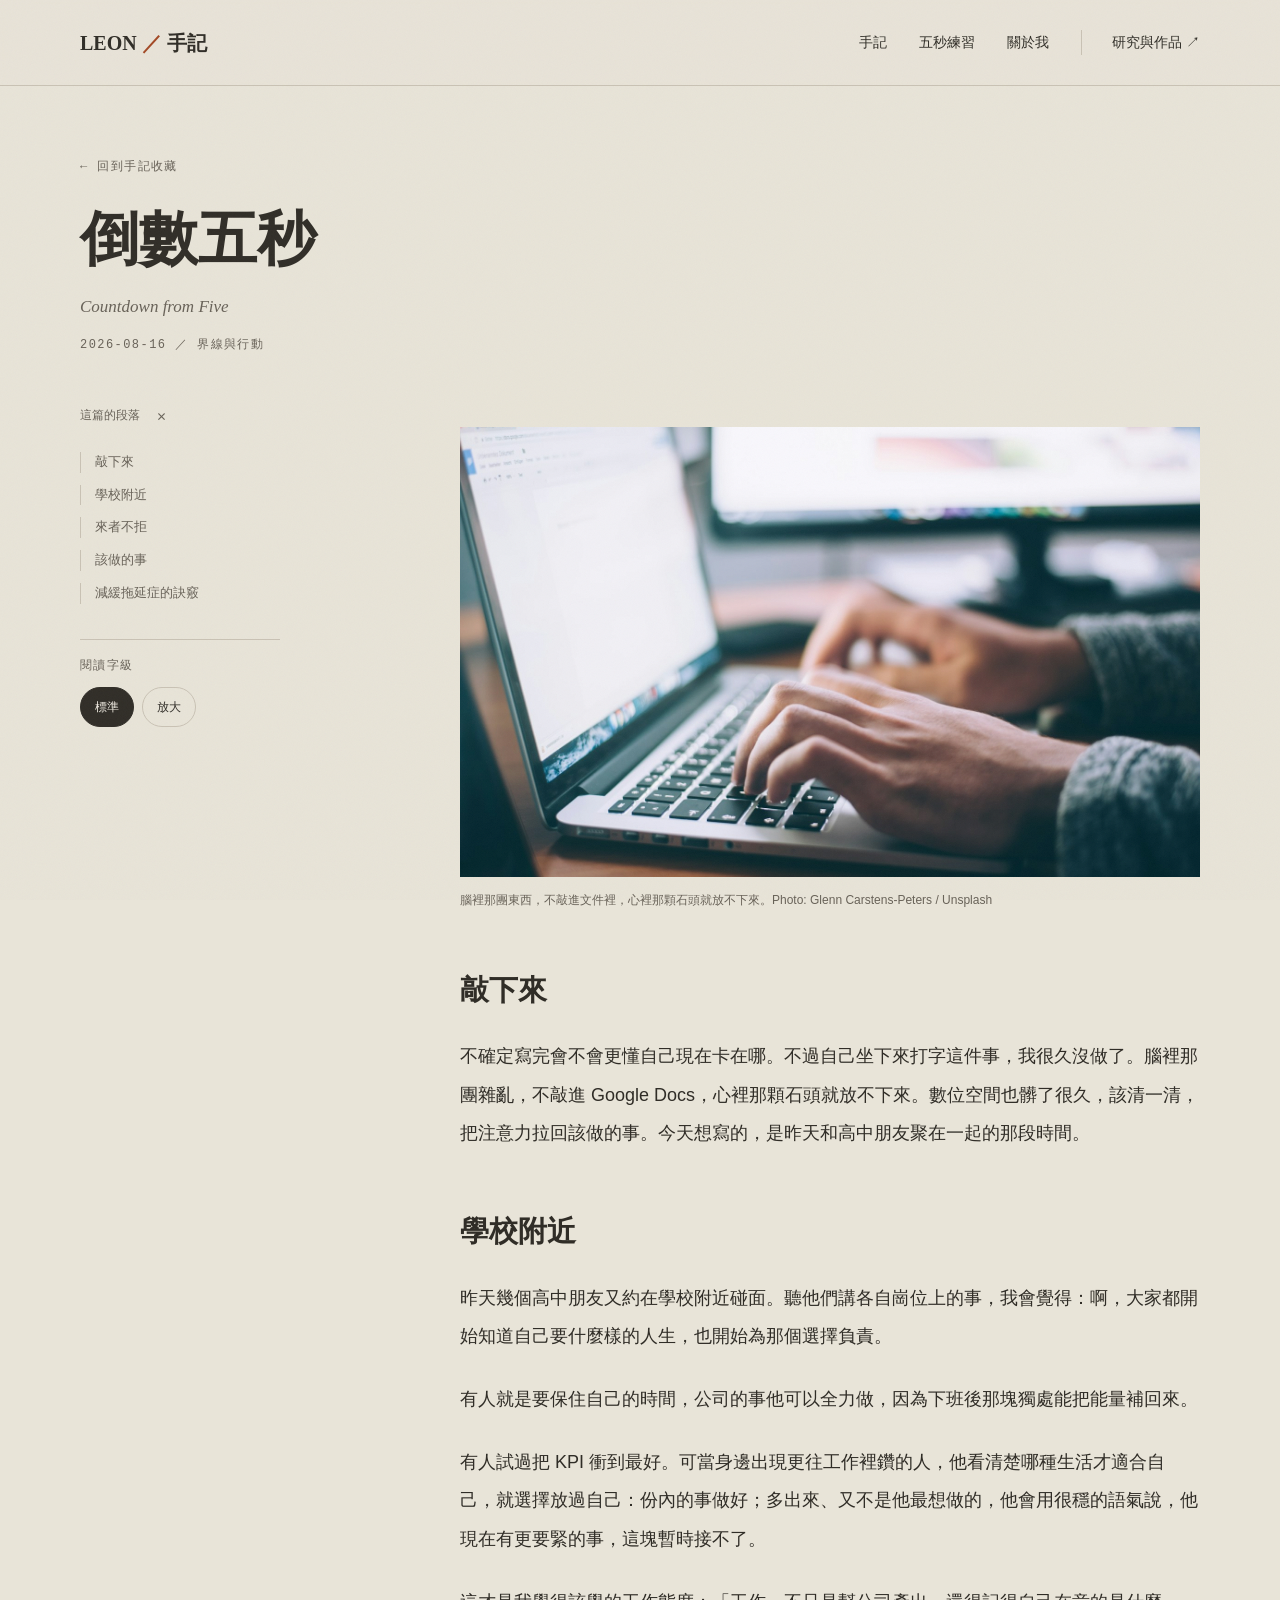
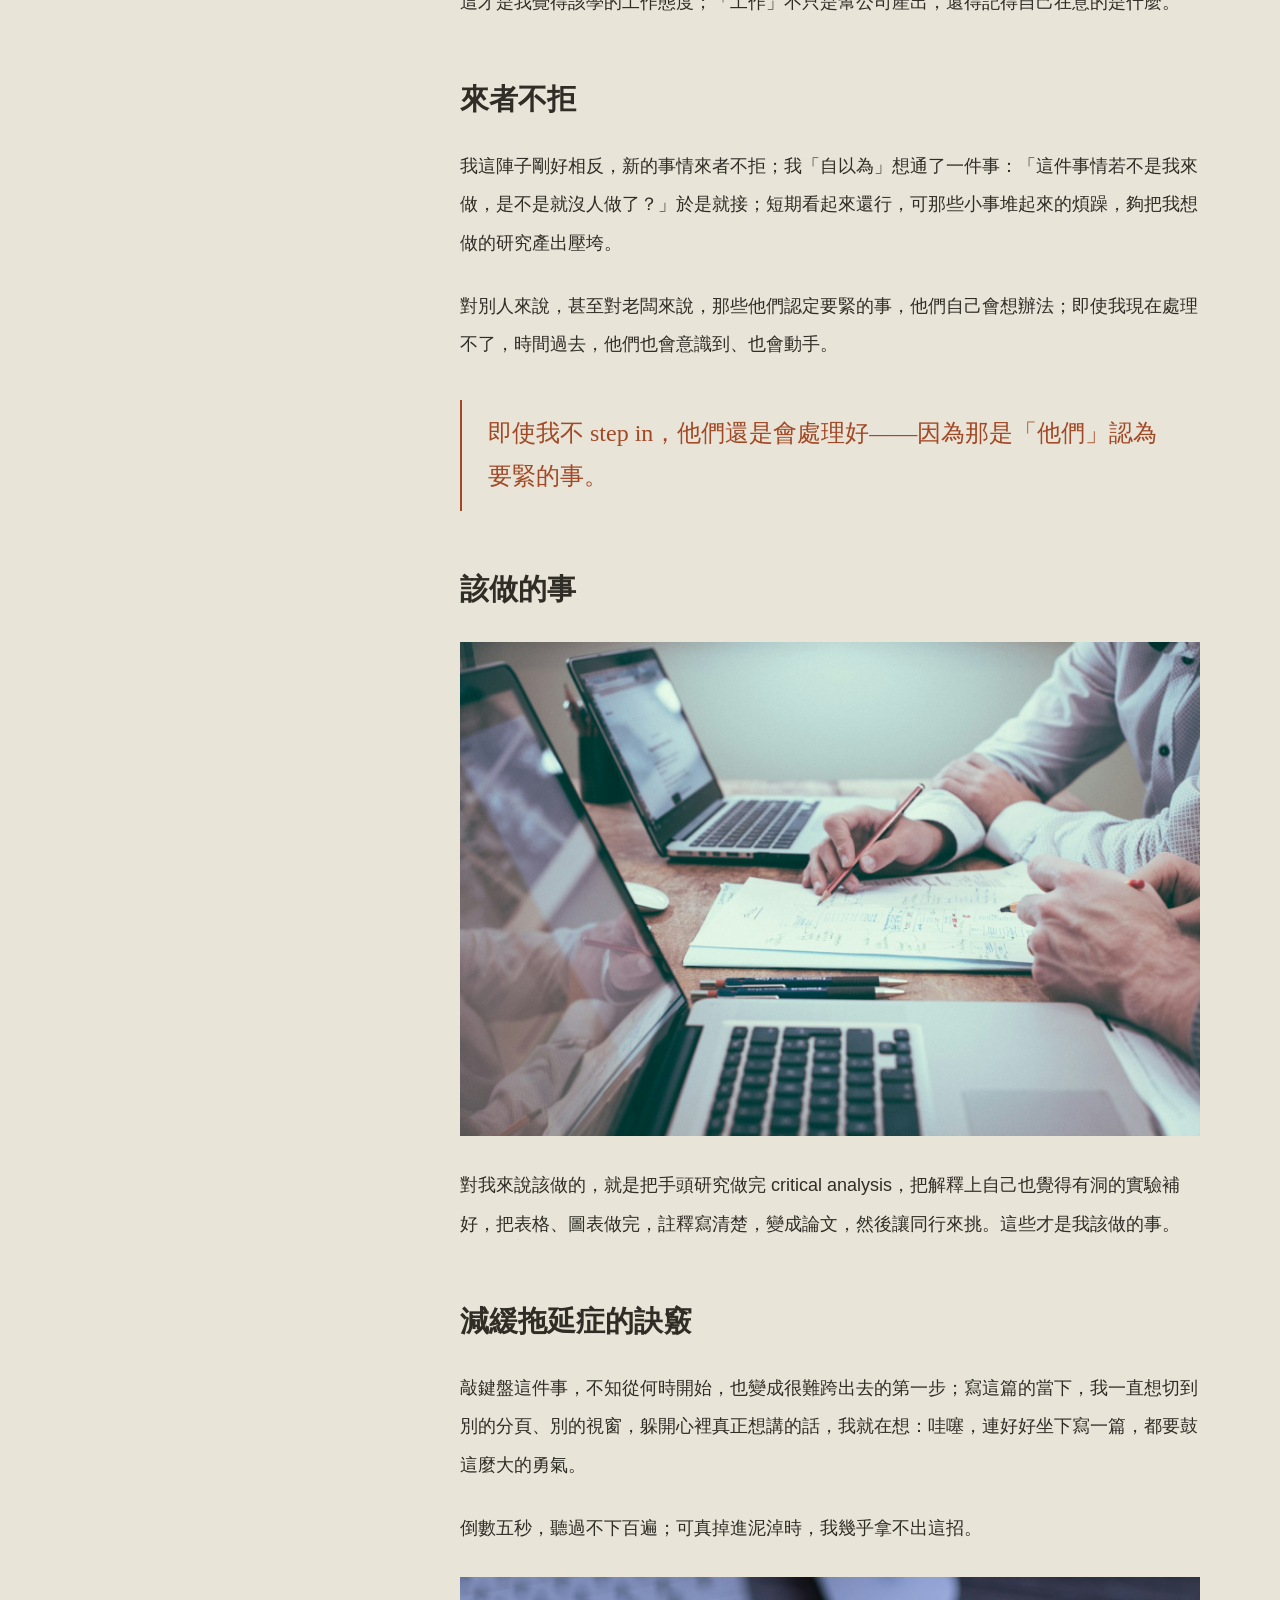
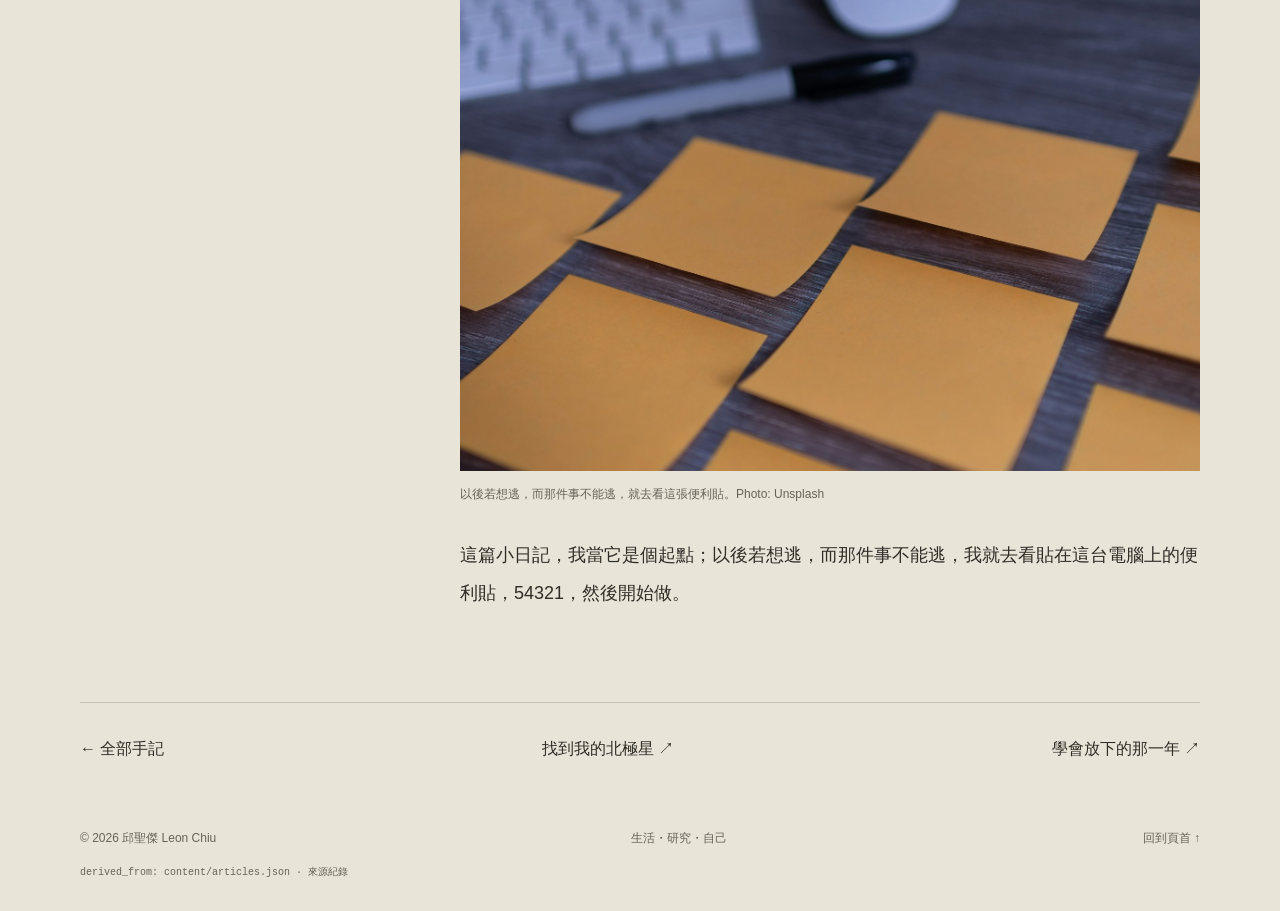
==== countdown-from-five.html @ e016419f "Build Chinese reflection site with preserved essays and interactive reading" ====
<!DOCTYPE html>
<html lang="zh-Hant"><head><meta charset="utf-8"><meta name="viewport" content="width=device-width,initial-scale=1">
<title>倒數五秒｜Leon 的生活手記</title><meta name="description" content="即使我不 step in，他們還是會處理好。該做的是研究，以及倒數五秒。">
<meta name="theme-color" content="#e8e4d8"><link rel="icon" type="image/svg+xml" href="data:image/svg+xml,%3Csvg xmlns='http://www.w3.org/2000/svg' viewBox='0 0 32 32'%3E%3Crect width='32' height='32' rx='7' fill='%23e8e4d8'/%3E%3Cpath d='M16 3L19 13L29 16L19 19L16 29L13 19L3 16L13 13Z' fill='%23a34825'/%3E%3C/svg%3E">
<style>/**
 * html_motion_primitives.css — SSOT for shared motion / layout language
 *
 * Agent MUST copy this block INLINE into each self-contained HTML shell.
 * Do NOT <link> at runtime (no external CSS; shells stay offline-safe).
 *
 * Theme palettes live in each shell's :root (research = dark blue; career = Morandi).
 * Variable NAMES below are required by html-interactivity-spec.mdc.
 */

/* ── Required keyframes (spec) ── */
@keyframes fadeUp { from { opacity: 0; transform: translateY(14px); } to { opacity: 1; transform: translateY(0); } }
@keyframes pulse  { 0%, 100% { opacity: 1; } 50% { opacity: .55; } }
@keyframes barGrow { from { width: 0; } to { width: var(--w); } }
@keyframes flowLine { 0% { background-position: 0% 50%; } 100% { background-position: 200% 50%; } }

/* ── Extended motion (Morandi ↔ Research shared) ── */
@keyframes float { 0%, 100% { transform: translateY(0) rotate(0); } 50% { transform: translateY(-12px) rotate(2deg); } }
@keyframes floatSlow { 0%, 100% { transform: translate(0, 0); } 50% { transform: translate(8px, -10px); } }
@keyframes blink { 0%, 100% { opacity: 1; } 50% { opacity: 0; } }
@keyframes drawRing { from { stroke-dashoffset: var(--circ); } to { stroke-dashoffset: var(--offset); } }
@keyframes needleIn { from { transform: rotate(-120deg); } to { transform: rotate(var(--needle)); } }
@keyframes softGlow { 0%, 100% { opacity: .35; } 50% { opacity: .65; } }
@keyframes slideIn { from { opacity: 0; transform: translateX(16px); } to { opacity: 1; transform: translateX(0); } }
@keyframes scaleIn { from { opacity: 0; transform: scale(.94); } to { opacity: 1; transform: scale(1); } }

@media (prefers-reduced-motion: reduce) {
  *, *::before, *::after {
    animation-duration: .01ms !important;
    transition-duration: .01ms !important;
  }
}

/* ── Grain overlay ── */
body.with-grain::before {
  content: "";
  position: fixed;
  inset: 0;
  pointer-events: none;
  z-index: 9999;
  opacity: .04;
  background-image: url("data:image/svg+xml,%3Csvg viewBox='0 0 256 256' xmlns='http://www.w3.org/2000/svg'%3E%3Cfilter id='n'%3E%3CfeTurbulence type='fractalNoise' baseFrequency='0.85' numOctaves='4' stitchTiles='stitch'/%3E%3C/filter%3E%3Crect width='100%25' height='100%25' filter='url(%23n)'/%3E%3C/svg%3E");
  background-size: 180px;
}

/* ── Reveal on scroll ── */
.reveal {
  opacity: 0;
  transform: translateY(18px);
  transition: opacity .7s ease, transform .7s ease;
}
.reveal.in { opacity: 1; transform: none; }

/* ── Sticky top nav (blur pills) ── */
.top-nav {
  position: sticky;
  top: 0;
  z-index: 100;
  background: color-mix(in srgb, var(--bg) 82%, transparent);
  backdrop-filter: blur(16px);
  -webkit-backdrop-filter: blur(16px);
  border-bottom: 1px solid var(--border);
  padding: .5rem 1rem;
  display: flex;
  align-items: center;
  gap: .35rem;
  overflow-x: auto;
  scrollbar-width: none;
}
.top-nav::-webkit-scrollbar { display: none; }
.nav-pill {
  flex-shrink: 0;
  padding: .32rem .7rem;
  border-radius: 999px;
  font-size: .78rem;
  font-weight: 500;
  border: 1px solid transparent;
  background: transparent;
  color: var(--muted);
  cursor: pointer;
  transition: all .35s cubic-bezier(.4, 0, .2, 1);
  white-space: nowrap;
  text-decoration: none;
}
.nav-pill:hover,
.nav-pill:focus-visible {
  color: var(--accent);
  background: color-mix(in srgb, var(--accent) 14%, transparent);
}
.nav-pill.active {
  background: var(--accent);
  color: #fff;
  border-color: var(--accent);
}
.dark-toggle {
  margin-left: auto;
  flex-shrink: 0;
  width: 34px;
  height: 34px;
  border-radius: 50%;
  border: 1px solid var(--border);
  background: var(--surface);
  cursor: pointer;
  display: flex;
  align-items: center;
  justify-content: center;
  font-size: 1rem;
  transition: all .35s cubic-bezier(.4, 0, .2, 1);
  color: var(--text);
}
.dark-toggle:hover {
  border-color: var(--accent);
  background: color-mix(in srgb, var(--accent) 14%, transparent);
}

/* ── Hero blobs / geometry ── */
.hero-bg { position: absolute; inset: 0; overflow: hidden; pointer-events: none; }
.blob {
  position: absolute;
  border-radius: 50%;
  filter: blur(40px);
  opacity: .4;
  animation: floatSlow 14s ease-in-out infinite;
}
.blob-1 { width: 380px; height: 380px; background: var(--accent); top: -10%; left: -8%; }
.blob-2 { width: 280px; height: 280px; background: var(--muted); bottom: 0; right: -6%; opacity: .2; animation-delay: -4s; }
.blob-3 { width: 180px; height: 180px; background: var(--accent); top: 42%; left: 58%; opacity: .22; animation-delay: -7s; }
.geo {
  position: absolute;
  border: 1px solid color-mix(in srgb, var(--accent) 35%, transparent);
  animation: float 10s ease-in-out infinite;
}
.geo-r { width: 72px; height: 72px; border-radius: 50%; top: 16%; right: 12%; }
.geo-s { width: 48px; height: 48px; top: 58%; left: 10%; transform: rotate(45deg); animation-delay: -3s; }
.geo-l {
  width: 110px; height: 2px; top: 26%; left: 16%; border: none;
  background: linear-gradient(90deg, transparent, var(--accent), transparent);
  opacity: .5;
}

/* ── Cards / quote / callout / section chip ── */
.card-lift {
  transition: transform .35s cubic-bezier(.4, 0, .2, 1), box-shadow .35s, border-color .35s;
}
.card-lift:hover {
  transform: translateY(-2px);
  border-color: color-mix(in srgb, var(--accent) 40%, var(--border));
}
.section-title .num,
.chip-num {
  font-size: .72rem;
  font-weight: 600;
  letter-spacing: .12em;
  color: var(--accent);
  background: color-mix(in srgb, var(--accent) 14%, transparent);
  padding: .2rem .5rem;
  border-radius: 6px;
}
.quote-block {
  font-size: 1.05rem;
  font-weight: 500;
  line-height: 1.65;
  padding: 1.25rem 1.5rem;
  border: 1px solid var(--border);
  border-radius: 14px;
  background: linear-gradient(135deg, var(--surface), color-mix(in srgb, var(--accent) 10%, transparent));
  position: relative;
  overflow: hidden;
}
.quote-block::before {
  content: "“";
  position: absolute;
  top: -.2rem;
  left: .6rem;
  font-size: 4rem;
  color: var(--accent);
  opacity: .35;
  font-family: Georgia, serif;
  line-height: 1;
}
.callout-accent {
  border-left: 3px solid var(--accent);
  background: color-mix(in srgb, var(--accent) 12%, transparent);
  padding: 1rem 1.15rem;
  border-radius: 0 14px 14px 0;
  margin: 1rem 0;
  font-size: .9rem;
}

/* ── Progress ring + eval bars ── */
.progress-ring { width: 56px; height: 56px; }
.progress-ring-bg { fill: none; stroke: var(--border); stroke-width: 5; }
.progress-ring-fill {
  fill: none;
  stroke: var(--accent);
  stroke-width: 5;
  stroke-linecap: round;
  transition: stroke-dashoffset .45s;
}
.bar { height: 6px; background: color-mix(in srgb, var(--bg) 80%, var(--border)); border-radius: 4px; overflow: hidden; }
.bar-fill {
  height: 100%;
  border-radius: 4px;
  background: linear-gradient(90deg, var(--accent), color-mix(in srgb, var(--accent) 60%, #fff));
  width: 0;
  animation: barGrow 1.2s .3s forwards;
}

/* ── Shared init snippet (paste into <script>) ──
document.querySelectorAll('.reveal').forEach(el => {
  new IntersectionObserver(entries => {
    entries.forEach(e => { if (e.isIntersecting) e.target.classList.add('in'); });
  }, { threshold: .12 }).observe(el);
});
*/

:root{--bg:#e8e4d8;--surface:#f3efe5;--border:#c9c2b4;--text:#302d27;--muted:#686258;--accent:#a34825;--good:#49684e;--warn:#815d21;--bad:#973c31;--serif:"Songti TC","Noto Serif TC","PMingLiU",Georgia,serif;--sans:-apple-system,BlinkMacSystemFont,"SF Pro Text","PingFang TC",sans-serif;--mono:"SFMono-Regular",Consolas,monospace}
*{box-sizing:border-box}html{scroll-behavior:smooth;scroll-padding-top:100px}body{margin:0;background:var(--bg);color:var(--text);font:16px/1.8 var(--sans)}button,input,select{font:inherit}button,a{ -webkit-tap-highlight-color:transparent}a{color:inherit;text-decoration:none}button{cursor:pointer;color:inherit}button:disabled{cursor:default}button:focus-visible,a:focus-visible,summary:focus-visible,select:focus-visible{outline:3px solid var(--accent);outline-offset:5px}img{max-width:100%;display:block}h1,h2,h3,p,figure{margin:0}h1,h2,h3{font-family:var(--serif);font-weight:700;line-height:1.35}p+p{margin-top:1em}button{border:0;background:none}[hidden]{display:none!important}.wrap{width:min(1120px,calc(100% - 96px));margin:auto}.mono,.eyebrow{font-family:var(--mono);font-size:12px;letter-spacing:.12em}.eyebrow{color:var(--muted)}.accent{color:var(--accent)}.skip{position:fixed;top:-70px;left:12px;z-index:1000;background:var(--text);color:var(--bg);padding:12px}.skip:focus{top:8px}.site-nav{position:sticky;top:0;z-index:40;background:#e8e4d8ed;backdrop-filter:blur(14px);border-bottom:1px solid var(--border)}.nav-inner{display:flex;align-items:center;justify-content:space-between;min-height:85px;gap:20px}.brand{font-family:Georgia,var(--serif);font-weight:700;font-size:20px;white-space:nowrap}.brand em{font-style:normal;color:var(--accent)}.nav-links{display:flex;align-items:center;gap:32px;font-size:14px}.nav-links a:hover{color:var(--accent)}.nav-links .external{border-left:1px solid var(--border);padding-left:30px}.hero{display:grid;grid-template-columns:1.15fr 1fr;gap:40px;align-items:center;min-height:590px;padding:65px 0 55px}.hero h1{font-size:clamp(50px,5.7vw,78px);letter-spacing:-.035em;line-height:1.32;margin:25px 0}.hero .intro{color:var(--muted);max-width:420px;line-height:2}.hero-actions{display:flex;align-items:center;gap:28px;margin-top:35px}.button{display:inline-flex;align-items:center;justify-content:center;gap:30px;min-height:48px;padding:10px 25px;border-radius:30px;background:var(--text);color:var(--surface);font-size:14px;transition:background .2s,transform .2s}.button:hover{background:var(--accent);transform:translateY(-2px)}.text-link{border-bottom:1px solid var(--text);padding-bottom:3px;font-size:14px}.compass-art{position:relative;display:grid;place-items:center;aspect-ratio:1}.compass-art svg{width:100%;height:auto;overflow:visible}.compass-art .rings{stroke:var(--muted);stroke-width:.75;opacity:.38;fill:none}.compass-art .star{fill:var(--accent);transform-origin:240px 240px;transition:transform 1s ease}.compass-art:hover .star{transform:rotate(12deg)}.compass-center{position:absolute;inset:24%;border-radius:50%;background:none;font:12px var(--mono);color:transparent}.compass-center:focus-visible{outline-offset:20px}.compass-caption{position:absolute;bottom:6px;text-align:center;font-size:12px;color:var(--muted)}.compass-caption strong{display:block;color:var(--accent);font-family:var(--serif);font-size:19px;margin-bottom:8px}.compass-art.is-open .star{transform:rotate(45deg)}.compass-art.is-open .compass-caption{max-width:350px}.section-rule{display:flex;justify-content:space-between;align-items:center;border-top:1px solid var(--text);padding:17px 0;font:12px var(--mono);letter-spacing:.1em}.section{padding:62px 0}.section-heading{display:flex;justify-content:space-between;align-items:end;gap:20px;margin-bottom:32px}.section-heading h2{font-size:38px}.section-heading p{color:var(--muted);font-size:14px}.feature{display:grid;grid-template-columns:1.2fr 1fr;gap:54px;align-items:center;margin:22px 0 20px}.feature-image{overflow:hidden;position:relative}.feature-image img{width:100%;aspect-ratio:1.5;object-fit:cover;filter:saturate(.65);transition:transform .7s}.feature-image:hover img{transform:scale(1.025)}.photo-label{position:absolute;bottom:16px;left:16px;background:var(--bg);padding:5px 12px;font:11px var(--mono)}.feature h2{font-size:45px;margin:16px 0 22px}.feature p{color:var(--muted);font-size:16px;line-height:2}.feature .text-link{display:inline-block;margin-top:26px}.tag{color:var(--accent);font-size:12px}.archive{background:var(--surface);border-top:1px solid var(--border);border-bottom:1px solid var(--border)}.filter-bar{display:flex;justify-content:space-between;align-items:center;flex-wrap:wrap;gap:16px;padding:0 0 24px;border-bottom:1px solid var(--border)}.pills{display:flex;flex-wrap:wrap;gap:8px}.pill{border:1px solid var(--border);border-radius:24px;padding:7px 17px;font-size:13px;min-height:40px;transition:background .2s}.pill.active{background:var(--text);color:var(--surface);border-color:var(--text)}.pill:hover{border-color:var(--accent)}.year-filter{font-size:13px}.year-filter select{background:transparent;border:0;border-bottom:1px solid var(--border);margin-left:8px;padding:8px}.result-count{font:11px var(--mono);color:var(--muted);padding:18px 0}.note-row{display:grid;grid-template-columns:94px 1fr 175px;gap:26px;align-items:start;border-top:1px solid var(--border);padding:30px 0;transition:transform .25s,border-color .25s}.note-row:hover{transform:translateY(-2px);border-color:var(--accent)}.note-year{font:28px Georgia,serif;color:var(--accent)}.note-copy h3{font-size:28px;margin:7px 0}.note-copy h3 a:hover{color:var(--accent)}.note-row img{width:175px;height:125px;object-fit:cover;filter:saturate(.65)}.note-copy time{font:11px var(--mono);color:var(--muted)}details{font-size:14px}summary{cursor:pointer;list-style:none;display:flex;align-items:center;gap:12px;min-height:40px;color:var(--muted)}summary::-webkit-details-marker{display:none}summary::after{content:'＋';font-size:17px;transition:transform .2s}details[open]>summary::after{transform:rotate(45deg)}details p{color:var(--muted);padding:8px 0 12px;line-height:1.9}details .text-link{font-size:13px}.practice{display:grid;grid-template-columns:1fr 1fr;gap:80px;align-items:center;padding:80px 0}.practice h2{font-size:40px;margin:16px 0 22px}.practice p{color:var(--muted)}.countdown{border:1px solid var(--border);padding:35px;text-align:center;position:relative}.countdown .digit{font:110px/1.2 Georgia,serif;color:var(--accent)}.countdown .tick-line{display:flex;justify-content:center;gap:22px;margin:15px 0 24px}.tick-line i{height:1px;width:25px;background:var(--border)}.tick-line i.lit{background:var(--accent)}.countdown output{display:block;min-height:30px;font-size:14px;margin-bottom:18px}.countdown .reset-count{display:block;margin:15px auto 0;font-size:12px;text-decoration:underline;min-height:30px}.about{background:var(--text);color:var(--bg);padding:75px 0}.about-inner{display:grid;grid-template-columns:230px 1fr;gap:80px;align-items:center}.about img{width:230px;height:290px;object-fit:cover;filter:saturate(.65)}.about h2{font-size:36px;margin:12px 0 24px}.about p{color:#d0c9bd;line-height:2}.about .eyebrow{color:#c2b8a6}.about-links{display:flex;gap:24px;margin-top:26px;flex-wrap:wrap}.about-links a{border-bottom:1px solid #8c8170;font-size:13px}.about details{margin-top:20px;border-top:1px solid #635c50;padding-top:10px}.about summary{color:var(--bg)}.about details p{font-size:14px}.site-footer{padding:32px 0}.footer-inner{display:flex;justify-content:space-between;gap:25px;flex-wrap:wrap;font-size:12px;color:var(--muted)}.provenance{font:10px var(--mono);overflow-wrap:anywhere;margin-top:16px;color:var(--muted)}.reading-progress{position:fixed;top:0;left:0;height:3px;background:var(--accent);width:0;z-index:100}.article-header{padding:65px 0 40px;max-width:850px}.article-header h1{font-size:clamp(38px,4.6vw,62px);margin:20px 0 18px}.article-header .original-title{font:17px Georgia,serif;font-style:italic;color:var(--muted);margin-bottom:18px}.article-grid{display:grid;grid-template-columns:200px minmax(0,740px);gap:55px;justify-content:space-between;align-items:start;padding-bottom:65px}.article-sidebar{position:sticky;top:110px}.article-sidebar summary{font-size:12px;font-family:var(--mono)}.article-toc{display:grid;gap:12px;padding:15px 0;font-size:13px}.article-toc a{border-left:1px solid var(--border);padding-left:14px;color:var(--muted);line-height:1.6}.article-toc a:hover,.article-toc a.active{color:var(--accent);border-left:2px solid var(--accent)}.reading-tools{border-top:1px solid var(--border);margin-top:20px;padding-top:16px}.reading-tools .pills{margin-top:10px}.reading-tools .pill{font-size:12px;padding:5px 14px}.article-body{font-family:var(--sans);font-size:18px;line-height:2.15;overflow-wrap:anywhere}.article-body.large{font-size:21px}.article-body h2{font-size:29px;margin:55px 0 24px;scroll-margin-top:110px;line-height:1.6}.article-body p{margin:24px 0}.article-body figure{margin:30px 0}.article-body img{width:100%;max-height:610px;object-fit:contain;background:#ded8cc}.article-body .article-cover img{max-height:450px;object-fit:cover}.article-body figcaption{font-size:12px;line-height:1.9;color:var(--muted);margin-top:12px}.article-body blockquote{margin:36px 0;border-left:2px solid var(--accent);padding:12px 26px;font-family:var(--serif);font-size:24px;color:var(--accent);line-height:1.8}.compass-widget{padding:28px;border:1px solid var(--border);background:var(--surface);margin:30px 0}.compass-widget__label{font:12px var(--mono);color:var(--muted)}.compass-widget__quote{font-family:var(--serif);color:var(--accent);font-size:23px}.compass-widget__toggle{border-bottom:1px solid var(--text);padding:5px 0;font-size:13px}.compass-widget__note{font-size:15px}.article-bottom{border-top:1px solid var(--border);padding:32px 0;display:flex;justify-content:space-between;gap:25px;flex-wrap:wrap}.fade-in{animation:fadeUp .7s both}.empty{padding:25px 0;color:var(--muted)}
@media(max-width:900px){.wrap{width:calc(100% - 56px)}.hero{gap:10px;min-height:500px}.hero h1{font-size:clamp(38px,5vw,54px)}.compass-caption{bottom:-18px}.feature{gap:30px}.feature h2{font-size:36px}.practice{gap:35px}.article-grid{grid-template-columns:160px minmax(0,1fr);gap:30px}.about-inner{gap:45px}.nav-links{gap:20px}}
@media(max-width:620px){html{scroll-padding-top:100px}.wrap{width:calc(100% - 40px)}.nav-inner{min-height:76px;gap:8px}.brand{font-size:17px}.nav-links{gap:16px;font-size:12px}.nav-links .external{display:none}.hero{grid-template-columns:1fr;padding:40px 0 30px;gap:25px}.hero h1{font-size:clamp(32px,10.4vw,51px)}.hero .intro{font-size:15px}.hero-actions{margin-top:26px}.compass-art{width:80%;max-width:340px;justify-self:center}.compass-caption{bottom:0}.compass-caption strong{font-size:17px}.hero .eyebrow{font-size:10px}.section{padding:38px 0}.section-heading{display:block}.section-heading h2{font-size:31px}.section-heading p{margin-top:10px}.section-rule{font-size:10px}.feature{grid-template-columns:1fr;gap:26px}.feature h2{font-size:35px;margin-top:12px}.feature .text-link{margin-top:18px}.note-row{grid-template-columns:1fr 85px;gap:14px;position:relative;padding-top:44px}.note-year{position:absolute;top:17px;left:0;font-size:17px}.note-row img{width:85px;height:90px}.note-copy h3{font-size:23px}.note-copy .tag{font-size:10px}.pill{padding:6px 13px}.practice{grid-template-columns:1fr;gap:30px;padding:45px 0}.practice h2{font-size:33px}.countdown{padding:24px}.about{padding:45px 0}.about-inner{grid-template-columns:1fr;gap:28px}.about img{width:140px;height:175px}.about h2{font-size:32px}.article-header{padding-top:36px}.article-header h1{font-size:38px}.article-grid{display:flex;flex-direction:column;gap:24px}.article-sidebar{position:static;width:100%;border-top:1px solid var(--border);border-bottom:1px solid var(--border);padding:12px 0}.article-toc{grid-template-columns:1fr 1fr}.reading-tools{display:flex;align-items:center;gap:15px;margin-top:8px;padding-top:10px}.reading-tools .pills{margin:0}.article-body{font-size:17px;line-height:2}.article-body blockquote{font-size:21px;padding:10px 18px}.article-body h2{font-size:25px;margin-top:40px}.article-body.large{font-size:20px}}
@media(prefers-reduced-motion:reduce){html{scroll-behavior:auto}*,*::before,*::after{animation:none!important;transition:none!important}.reveal{opacity:1;transform:none}}
@media print{.site-nav,.article-sidebar,.reading-progress,.article-bottom,.hero-actions,.countdown{display:none}body{background:white}.wrap{width:100%}.article-grid{display:block}.article-body{font-size:12pt}.article-body img{max-height:350px}.article-body h2{break-after:avoid}}
</style></head><body class="with-grain">
<a href="#main" class="skip">跳到主要內容</a><div class="reading-progress" aria-hidden="true"></div>
<header class="site-nav"><nav class="wrap nav-inner" aria-label="主要導覽"><a class="brand" href="index.html">LEON <em>／</em> 手記</a><div class="nav-links"><a href="index.html#notes">手記</a><a href="index.html#practice">五秒練習</a><a href="index.html#about">關於我</a><a class="external" href="https://neoleon.in/">研究與作品 ↗</a></div></nav></header>
<main id="main" class="wrap"><header class="article-header fade-in"><a class="eyebrow" href="index.html#notes">← 回到手記收藏</a><h1>倒數五秒</h1><p class="original-title">Countdown from Five</p><p class="eyebrow"><time datetime="2026-08-16">2026-08-16</time> ／ 界線與行動</p></header>
<div class="article-grid"><aside class="article-sidebar"><details open><summary>這篇的段落</summary><nav class="article-toc" aria-label="文章目錄"><a href="#sec-writing">敲下來</a><a href="#sec-friends">學校附近</a><a href="#sec-yes">來者不拒</a><a href="#sec-work">該做的事</a><a href="#sec-five">減緩拖延症的訣竅</a></nav></details><div class="reading-tools"><p class="eyebrow">閱讀字級</p><div class="pills" role="group" aria-label="閱讀字級"><button class="pill active" data-size="normal" aria-pressed="true">標準</button><button class="pill" data-size="large" aria-pressed="false">放大</button></div></div></aside><article class="article-body"><figure class="article-cover">
    <img src="assets/images/posts/countdown-keyboard.jpg" alt="在筆電上打字，螢幕開著一份空白文件" loading="lazy">
    <figcaption>腦裡那團東西，不敲進文件裡，心裡那顆石頭就放不下來。Photo: Glenn Carstens-Peters / Unsplash</figcaption>
  </figure>

  <h2 id="sec-writing">敲下來</h2>
  <p>不確定寫完會不會更懂自己現在卡在哪。不過自己坐下來打字這件事，我很久沒做了。腦裡那團雜亂，不敲進 Google Docs，心裡那顆石頭就放不下來。數位空間也髒了很久，該清一清，把注意力拉回該做的事。今天想寫的，是昨天和高中朋友聚在一起的那段時間。</p>

  <h2 id="sec-friends">學校附近</h2>
  <p>昨天幾個高中朋友又約在學校附近碰面。聽他們講各自崗位上的事，我會覺得：啊，大家都開始知道自己要什麼樣的人生，也開始為那個選擇負責。</p>
  <p>有人就是要保住自己的時間，公司的事他可以全力做，因為下班後那塊獨處能把能量補回來。</p>
  <p>有人試過把 KPI 衝到最好。可當身邊出現更往工作裡鑽的人，他看清楚哪種生活才適合自己，就選擇放過自己：份內的事做好；多出來、又不是他最想做的，他會用很穩的語氣說，他現在有更要緊的事，這塊暫時接不了。</p>
  <p>這才是我覺得該學的工作態度；「工作」不只是幫公司產出，還得記得自己在意的是什麼。</p>

  <h2 id="sec-yes">來者不拒</h2>
  <p>我這陣子剛好相反，新的事情來者不拒；我「自以為」想通了一件事：「這件事情若不是我來做，是不是就沒人做了？」於是就接；短期看起來還行，可那些小事堆起來的煩躁，夠把我想做的研究產出壓垮。</p>
  <p>對別人來說，甚至對老闆來說，那些他們認定要緊的事，他們自己會想辦法；即使我現在處理不了，時間過去，他們也會意識到、也會動手。</p>
  <blockquote>即使我不 step in，他們還是會處理好——因為那是「他們」認為要緊的事。</blockquote>

  <h2 id="sec-work">該做的事</h2>
  <figure>
    <img src="assets/images/posts/countdown-research.jpg" alt="桌上的筆電、圖表草稿與正在核對的手" loading="lazy">
  </figure>
  <p>對我來說該做的，就是把手頭研究做完 critical analysis，把解釋上自己也覺得有洞的實驗補好，把表格、圖表做完，註釋寫清楚，變成論文，然後讓同行來挑。這些才是我該做的事。</p>

  <h2 id="sec-five">減緩拖延症的訣竅</h2>
  <p>敲鍵盤這件事，不知從何時開始，也變成很難跨出去的第一步；寫這篇的當下，我一直想切到別的分頁、別的視窗，躲開心裡真正想講的話，我就在想：哇噻，連好好坐下寫一篇，都要鼓這麼大的勇氣。</p>
  <p>倒數五秒，聽過不下百遍；可真掉進泥淖時，我幾乎拿不出這招。</p>
  <figure>
    <img src="assets/images/posts/countdown-sticky.jpg" alt="鍵盤旁散落的橘色便利貼" loading="lazy">
    <figcaption>以後若想逃，而那件事不能逃，就去看這張便利貼。Photo: Unsplash</figcaption>
  </figure>
  <p>這篇小日記，我當它是個起點；以後若想逃，而那件事不能逃，我就去看貼在這台電腦上的便利貼，54321，然後開始做。</p></article></div><nav class="article-bottom" aria-label="其他手記"><a href="index.html#notes">← 全部手記</a><a href="finding-my-north-star.html">找到我的北極星 ↗</a><a href="the-year-i-learned-to-let-go.html">學會放下的那一年 ↗</a></nav></main>
<footer class="site-footer"><div class="wrap"><div class="footer-inner"><span>© 2026 邱聖傑 Leon Chiu</span><span>生活・研究・自己</span><a href="#main">回到頁首 ↑</a></div><p class="provenance">derived_from: <a href="content/articles.json">content/articles.json</a> · <a href="content/provenance.json">來源紀錄</a></p></div></footer>
<script>'use strict';
function applyFilter() {
  const topic = document.querySelector('[data-filter].active')?.dataset.filter || 'all';
  const year = document.querySelector('#year-filter')?.value || 'all';
  let count = 0;
  document.querySelectorAll('[data-topics]').forEach(row => {
    row.hidden = !((topic === 'all' || row.dataset.topics.split('|').includes(topic)) && (year === 'all' || row.dataset.year === year));
    if (!row.hidden) count++;
  });
  const status = document.querySelector('#result-count');
  if (status) status.textContent = `顯示 ${count} 篇手記`;
  const empty = document.querySelector('#empty');
  if (empty) empty.hidden = count !== 0;
}
document.querySelectorAll('[data-filter]').forEach(button => button.addEventListener('click', () => {
  document.querySelectorAll('[data-filter]').forEach(item => {
    item.classList.toggle('active', item === button);
    item.setAttribute('aria-pressed', String(item === button));
  });
  applyFilter();
}));
document.querySelector('#year-filter')?.addEventListener('change', applyFilter);
function toggleCard(button) {
  const target = document.getElementById(button.getAttribute('aria-controls'));
  if (!target) return;
  const open = button.getAttribute('aria-expanded') !== 'true';
  button.setAttribute('aria-expanded', String(open));
  target.hidden = !open;
}
document.querySelectorAll('[data-disclosure]').forEach(button => button.addEventListener('click', () => toggleCard(button)));
const compass = document.querySelector('.compass-center');
compass?.addEventListener('click', () => {
  const open = compass.getAttribute('aria-expanded') !== 'true';
  compass.setAttribute('aria-expanded', String(open));
  compass.closest('.compass-art').classList.toggle('is-open', open);
  const caption = document.getElementById('compass-caption');
  caption.innerHTML = open ? '<strong>用愛與真誠，真實且善良地與世界連結。</strong><span>摘自〈找到我的北極星〉</span>' : '<strong>我的北極星</strong><span>點一下星芒，讀一句提醒</span>';
});
const countStart = document.querySelector('#count-start');
if (countStart) {
  const digit = document.querySelector('#count-digit');
  const output = document.querySelector('#count-status');
  const ticks = [...document.querySelectorAll('.tick-line i')];
  let timer = null;
  function reset() {
    clearInterval(timer); timer = null;
    digit.textContent = '5'; output.textContent = '先想一件，現在就能開始的小事。';
    countStart.disabled = false; countStart.textContent = '開始倒數 ↗';
    ticks.forEach(tick => tick.classList.remove('lit'));
  }
  countStart.addEventListener('click', () => {
    clearInterval(timer);
    const deadline = Date.now() + 5000;
    countStart.disabled = true; countStart.textContent = '倒數中';
    output.textContent = '把注意力，放回眼前這件事。';
    timer = setInterval(() => {
      const remaining = Math.max(0, Math.ceil((deadline - Date.now()) / 1000));
      digit.textContent = String(remaining);
      ticks.forEach((tick, index) => tick.classList.toggle('lit', index >= remaining));
      if (!remaining) {
        clearInterval(timer); timer = null;
        output.textContent = '現在，開始做。'; countStart.disabled = false; countStart.textContent = '再倒數一次 ↗';
      }
    }, 100);
    digit.textContent = '5'; ticks.forEach(tick => tick.classList.remove('lit'));
  });
  document.querySelector('#count-reset').addEventListener('click', reset);
}
function switchMetric(button) {
  document.querySelector('.article-body')?.classList.toggle('large', button.dataset.size === 'large');
  document.querySelectorAll('[data-size]').forEach(item => {
    item.classList.toggle('active', item === button);
    item.setAttribute('aria-pressed', String(item === button));
  });
}
document.querySelectorAll('[data-size]').forEach(button => button.addEventListener('click', () => switchMetric(button)));
const progress = document.querySelector('.reading-progress');
const article = document.querySelector('.article-body');
if (progress && article) {
  const update = () => {
    const start = article.offsetTop;
    const distance = article.offsetHeight - window.innerHeight;
    const fraction = distance <= 0 ? 1 : Math.max(0, Math.min(1, (window.scrollY - start) / distance));
    progress.style.width = `${fraction * 100}%`;
  };
  window.addEventListener('scroll', update, { passive: true });
  window.addEventListener('resize', update);
  window.addEventListener('load', update);
  update();
}
</script></body></html>
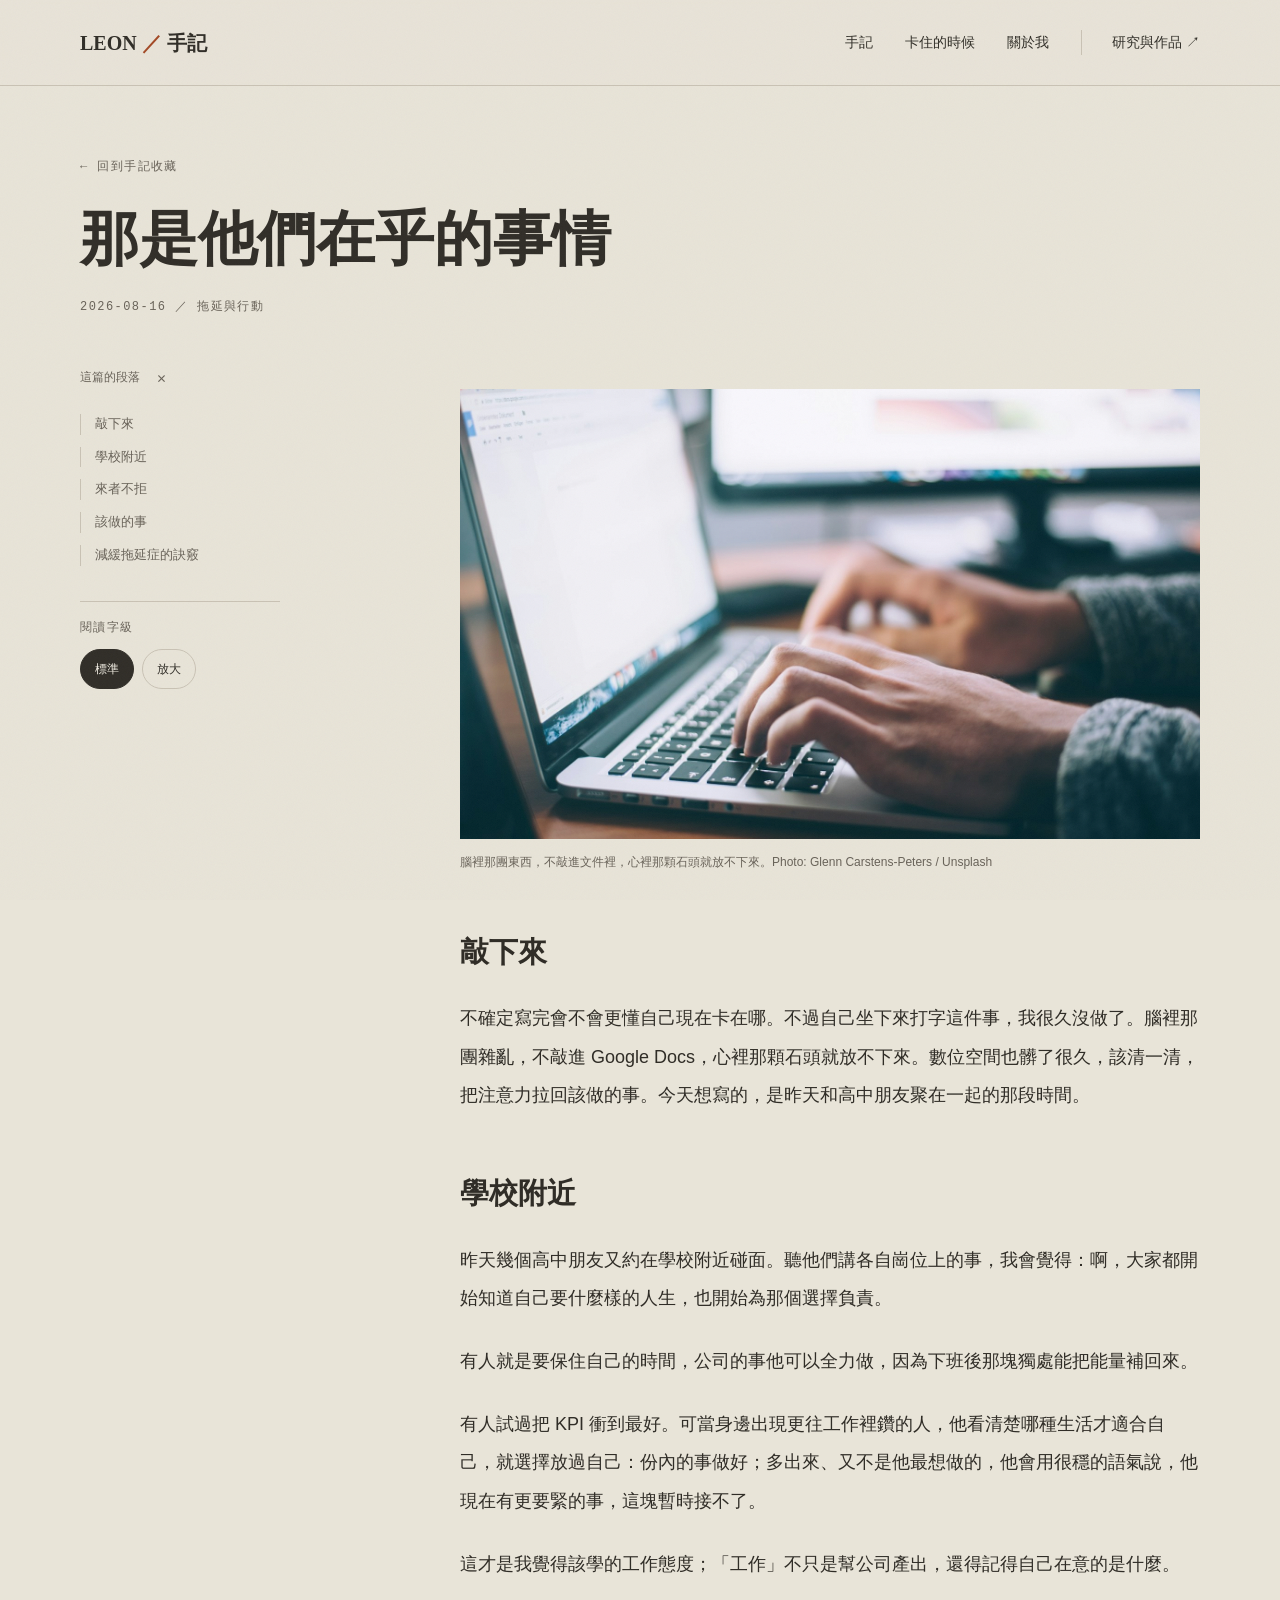
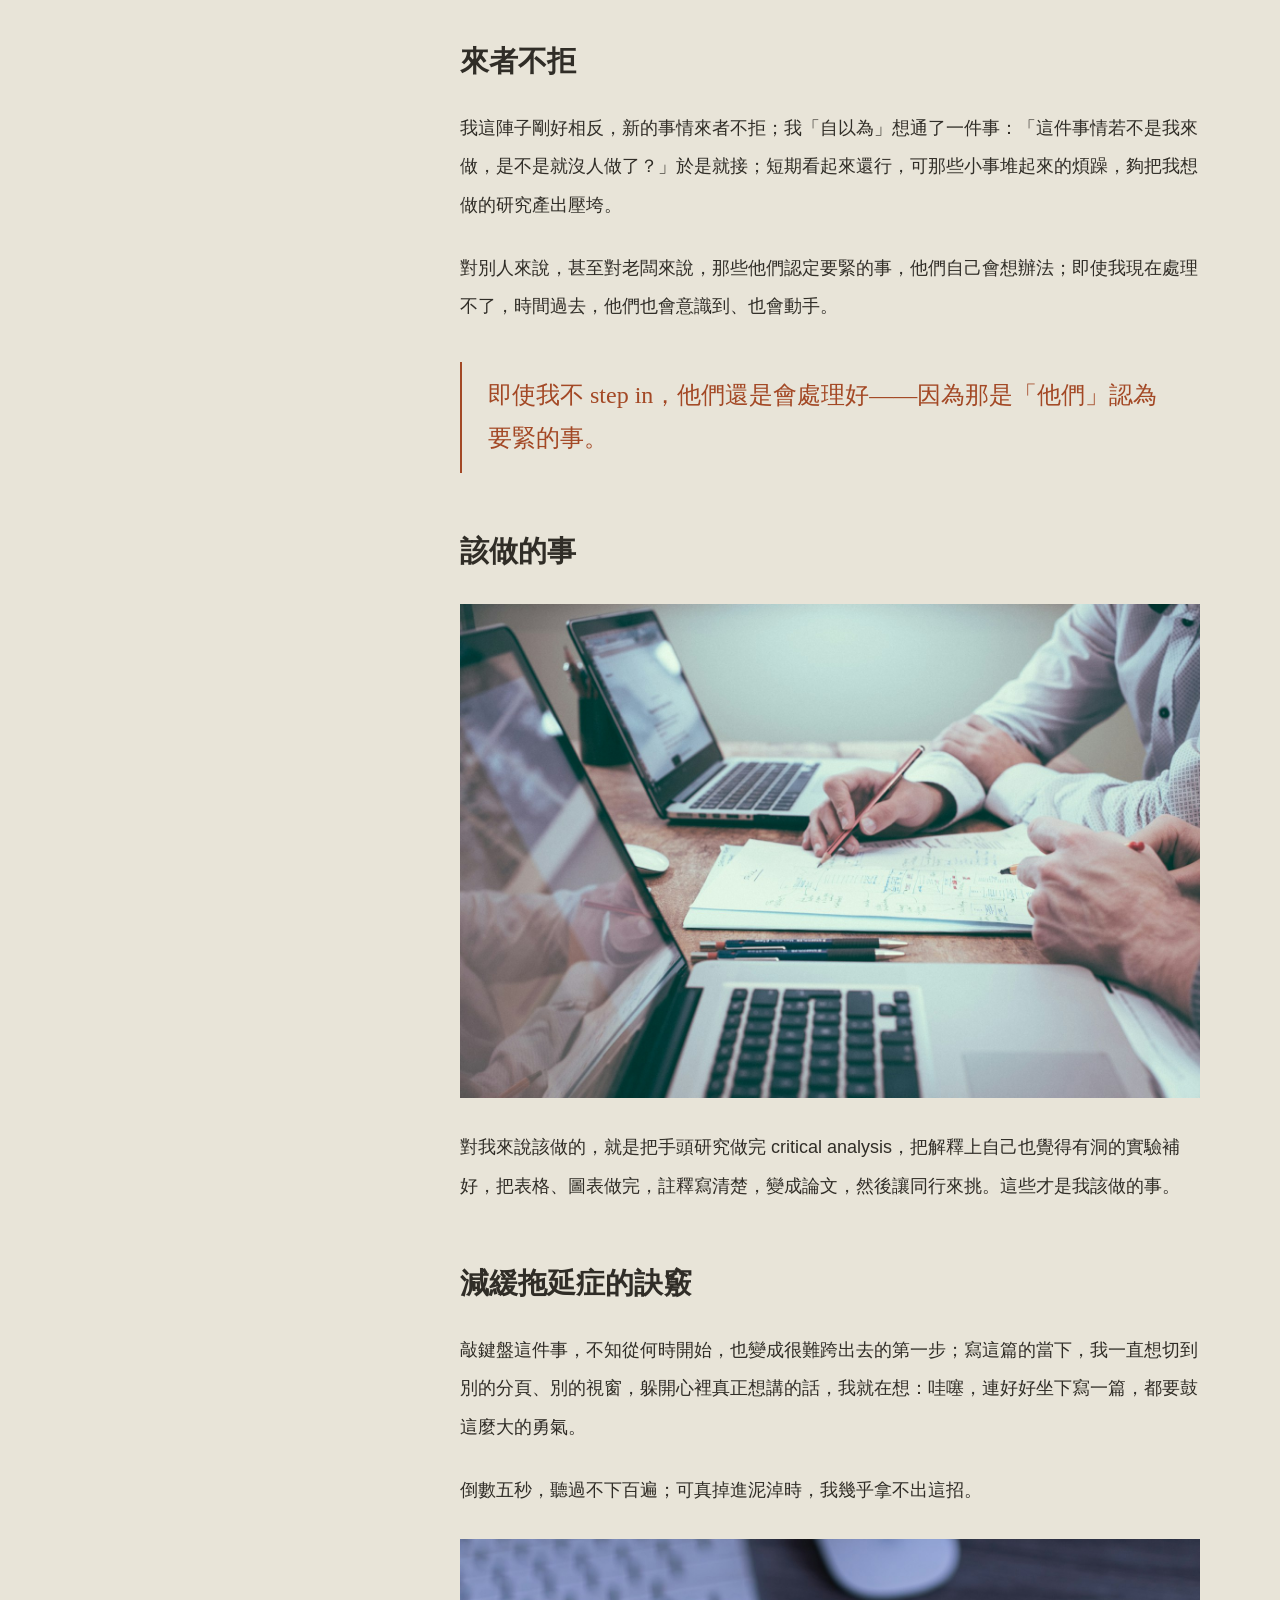
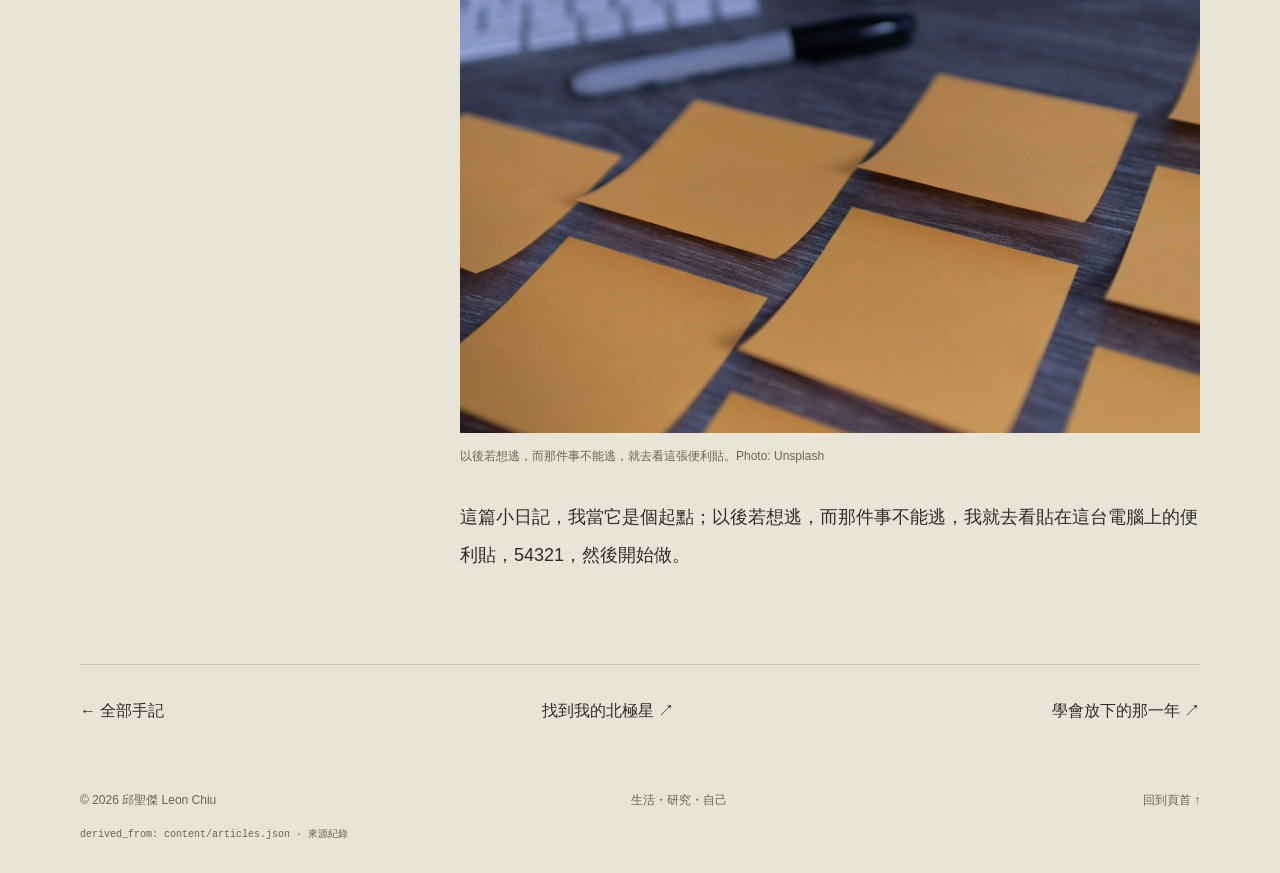
==== commit 7f9b2b9f: "Refine notes and add practical tools for getting unstuck" ====
--- a/countdown-from-five.html
+++ b/countdown-from-five.html
@@ -1,6 +1,6 @@
 <!DOCTYPE html>
 <html lang="zh-Hant"><head><meta charset="utf-8"><meta name="viewport" content="width=device-width,initial-scale=1">
-<title>倒數五秒｜Leon 的生活手記</title><meta name="description" content="即使我不 step in，他們還是會處理好。該做的是研究，以及倒數五秒。">
+<title>那是他們在乎的事情｜Leon 的生活手記</title><meta name="description" content="即使我不介入，他們還是會處理好——因為那是他們認為要緊的事。我想把時間留給自己在乎的研究。">
 <meta name="theme-color" content="#e8e4d8"><link rel="icon" type="image/svg+xml" href="data:image/svg+xml,%3Csvg xmlns='http://www.w3.org/2000/svg' viewBox='0 0 32 32'%3E%3Crect width='32' height='32' rx='7' fill='%23e8e4d8'/%3E%3Cpath d='M16 3L19 13L29 16L19 19L16 29L13 19L3 16L13 13Z' fill='%23a34825'/%3E%3C/svg%3E">
 <style>/**
  * html_motion_primitives.css — SSOT for shared motion / layout language
@@ -224,10 +224,19 @@
 @media(max-width:620px){html{scroll-padding-top:100px}.wrap{width:calc(100% - 40px)}.nav-inner{min-height:76px;gap:8px}.brand{font-size:17px}.nav-links{gap:16px;font-size:12px}.nav-links .external{display:none}.hero{grid-template-columns:1fr;padding:40px 0 30px;gap:25px}.hero h1{font-size:clamp(32px,10.4vw,51px)}.hero .intro{font-size:15px}.hero-actions{margin-top:26px}.compass-art{width:80%;max-width:340px;justify-self:center}.compass-caption{bottom:0}.compass-caption strong{font-size:17px}.hero .eyebrow{font-size:10px}.section{padding:38px 0}.section-heading{display:block}.section-heading h2{font-size:31px}.section-heading p{margin-top:10px}.section-rule{font-size:10px}.feature{grid-template-columns:1fr;gap:26px}.feature h2{font-size:35px;margin-top:12px}.feature .text-link{margin-top:18px}.note-row{grid-template-columns:1fr 85px;gap:14px;position:relative;padding-top:44px}.note-year{position:absolute;top:17px;left:0;font-size:17px}.note-row img{width:85px;height:90px}.note-copy h3{font-size:23px}.note-copy .tag{font-size:10px}.pill{padding:6px 13px}.practice{grid-template-columns:1fr;gap:30px;padding:45px 0}.practice h2{font-size:33px}.countdown{padding:24px}.about{padding:45px 0}.about-inner{grid-template-columns:1fr;gap:28px}.about img{width:140px;height:175px}.about h2{font-size:32px}.article-header{padding-top:36px}.article-header h1{font-size:38px}.article-grid{display:flex;flex-direction:column;gap:24px}.article-sidebar{position:static;width:100%;border-top:1px solid var(--border);border-bottom:1px solid var(--border);padding:12px 0}.article-toc{grid-template-columns:1fr 1fr}.reading-tools{display:flex;align-items:center;gap:15px;margin-top:8px;padding-top:10px}.reading-tools .pills{margin:0}.article-body{font-size:17px;line-height:2}.article-body blockquote{font-size:21px;padding:10px 18px}.article-body h2{font-size:25px;margin-top:40px}.article-body.large{font-size:20px}}
 @media(prefers-reduced-motion:reduce){html{scroll-behavior:auto}*,*::before,*::after{animation:none!important;transition:none!important}.reveal{opacity:1;transform:none}}
 @media print{.site-nav,.article-sidebar,.reading-progress,.article-bottom,.hero-actions,.countdown{display:none}body{background:white}.wrap{width:100%}.article-grid{display:block}.article-body{font-size:12pt}.article-body img{max-height:350px}.article-body h2{break-after:avoid}}
+
+/* Quotes sit below the compass in normal flow, including longer translations. */
+.hero{grid-template-columns:1.13fr 1fr;gap:40px;min-height:640px}.hero .intro{max-width:450px}.compass-art{display:flex;flex-direction:column;aspect-ratio:auto;align-self:center;width:100%}.compass-art svg{max-width:370px;margin:auto}.compass-art .star{transform-origin:240px 230px}.compass-center{inset:10% 24% 46%;color:transparent}.compass-caption{position:static;min-height:165px;max-width:420px;width:100%;text-align:center;align-self:center}.quote-card{margin:0;padding:0 10px}.quote-card blockquote{font:21px/1.8 var(--serif);color:var(--accent);margin:0 0 12px;text-wrap:pretty}.quote-card figcaption{font-size:12px;line-height:1.8;color:var(--muted)}.quote-card cite{display:block;font-size:11px;font-style:normal}.quote-card cite a{text-decoration:underline;text-underline-offset:3px}.quote-controls{display:flex;justify-content:center;align-items:center;gap:16px;margin-top:10px}.quote-controls button{min-height:40px;font-size:12px;padding:5px 10px;color:var(--muted)}.quote-controls button:hover{color:var(--accent)}.quote-controls .mono{font-size:10px}.feature h2{font-size:39px}.note-row{padding-top:32px;padding-bottom:32px}.note-copy h3{margin:12px 0}.productivity{padding-top:75px;padding-bottom:65px}.productivity .section-heading h2{font-size:39px;margin-top:8px}.tool-tabs{display:grid;grid-template-columns:repeat(4,minmax(0,1fr));border-bottom:1px solid var(--border);gap:0}.tool-tabs button{text-align:left;padding:20px 12px;border-bottom:3px solid transparent;font-size:16px;transition:color .2s,border-color .2s}.tool-tabs button span{font:11px var(--mono);margin-right:12px;color:var(--muted)}.tool-tabs button[aria-selected="true"]{border-bottom-color:var(--accent);color:var(--accent);background:#a3482509}.tool-tabs button:hover{color:var(--accent)}.tool-panel{display:grid;grid-template-columns:.8fr 1.2fr;gap:65px;padding:40px 0 20px;min-height:475px}.tool-symbol{font:58px/1 Georgia,serif;color:var(--accent);display:block;margin:0 0 14px}.tool-explain h3{font-size:30px;line-height:1.6;margin-bottom:20px}.tool-explain p{font-size:15px;color:var(--muted);line-height:2}.tool-explain details{margin-top:16px}.tool-workspace{padding:30px;border:1px solid var(--border);background:#f3efe580;min-width:0}.tool-workspace label{display:block;font-size:13px;margin:0 0 8px}.tool-workspace input,.tool-workspace textarea,.tool-workspace select{display:block;width:100%;max-width:100%;background:var(--surface);color:var(--text);border:1px solid var(--border);border-radius:3px;padding:11px 12px;font:15px/1.6 var(--sans)}.tool-workspace input{margin-bottom:20px}.tool-workspace textarea{resize:vertical;margin-bottom:18px;min-height:125px}.tool-workspace input:focus,.tool-workspace textarea:focus{outline:2px solid var(--accent);outline-offset:2px}.tool-workspace input::placeholder,.tool-workspace textarea::placeholder{color:#746e63}.step-examples{display:flex;flex-wrap:wrap;align-items:center;gap:6px;margin:0 0 22px;font-size:12px;color:var(--muted)}.step-examples button{padding:5px 10px;border:1px solid var(--border);border-radius:16px;min-height:34px;font-size:12px}.step-examples button:hover{border-color:var(--accent);color:var(--accent)}.tool-resource{display:block;border-top:1px solid var(--border);margin-top:26px;padding:16px 0 0;line-height:1.8}.tool-resource strong{font-size:13px;font-weight:500;color:var(--text);display:block}.tool-resource span{font-size:12px;color:var(--muted)}.tool-resource:hover strong{color:var(--accent)}.tool-status{font-size:13px;color:var(--muted);line-height:1.8;min-height:24px;margin-top:18px}.focus-layout{display:grid;grid-template-columns:145px 1fr;gap:25px;align-items:center;margin-top:28px}.focus-ring{--progress:0%;position:relative;width:145px;height:145px;display:flex;flex-direction:column;align-items:center;justify-content:center;background:conic-gradient(var(--accent) var(--progress),var(--border) 0);border-radius:50%}.focus-ring::before{content:'';position:absolute;inset:2px;border-radius:50%;background:var(--surface)}.focus-ring span,.focus-ring small{position:relative}.focus-ring span{font:35px var(--mono);letter-spacing:-.08em}.focus-ring small{font-size:10px;color:var(--muted);margin-top:8px}.focus-controls{display:flex;gap:10px;align-items:center;flex-wrap:wrap;margin-top:18px}.focus-controls .button{padding:8px 25px;min-height:42px}.text-button{font-size:12px;min-height:38px;text-decoration:underline;text-underline-offset:4px}.tool-workspace select{font-size:13px;padding:8px}.timer-return{display:block;padding:8px 14px;border-left:3px solid var(--accent);font:12px/1.7 var(--mono);margin-top:18px;text-align:left}.parking-list{margin:0;padding:0;list-style:none}.parking-list li{display:flex;gap:16px;justify-content:space-between;border-top:1px solid var(--border);padding:12px 0;align-items:baseline}.parking-list span{font-size:14px;overflow-wrap:anywhere;min-width:0}.parking-list button{white-space:nowrap;color:var(--accent);font-size:12px;min-height:36px}.buddy-message{font:19px/2 var(--serif);margin:18px 0 24px;color:var(--text);user-select:text}.tool-footnote{font-size:11px;color:var(--muted);text-align:right;margin-top:14px}.tool-workspace details{margin-top:18px;border-top:1px solid var(--border);padding-top:8px}
+@media(max-width:1000px){.hero{gap:24px}.tool-panel{gap:35px;grid-template-columns:.85fr 1.15fr}.tool-workspace{padding:24px}.focus-layout{grid-template-columns:1fr;gap:22px}.focus-ring{width:125px;height:125px}.tool-tabs button{padding:16px 8px;font-size:14px}.tool-tabs button span{margin-right:8px}.compass-caption{min-height:190px}.feature h2{font-size:34px}}
+@media(max-width:750px){.hero{min-height:580px}.compass-art svg{max-width:300px}.quote-card blockquote{font-size:19px}.tool-panel{grid-template-columns:1fr;gap:25px;padding-top:28px}.tool-explain h3 br{display:none}.tool-explain h3{font-size:29px;margin-bottom:12px}.tool-symbol{display:none}.tool-explain p{max-width:600px}.tool-workspace{padding:25px}.focus-layout{grid-template-columns:145px 1fr}.tool-footnote{text-align:left}.productivity{padding-top:50px;padding-bottom:45px}}
+@media(max-width:620px){.hero{grid-template-columns:1fr;padding-bottom:24px;gap:22px}.compass-art{width:100%;max-width:360px}.compass-art svg{max-width:290px}.compass-caption{min-height:170px}.compass-center{inset:8% 24% 43%}.quote-card blockquote{font-size:20px}.productivity .section-heading h2{font-size:31px}.tool-tabs{grid-template-columns:1fr 1fr;gap:3px}.tool-tabs button{padding:13px 8px}.tool-panel{min-height:0}.tool-workspace{padding:21px}.tool-explain h3{font-size:26px}.feature h2{font-size:32px}.note-row{padding-top:45px}.focus-layout{grid-template-columns:1fr;gap:22px}.focus-ring{width:145px;height:145px;margin:auto}.tool-workspace .button{max-width:100%;font-size:13px;padding:10px 20px}.buddy-message{font-size:18px}}
+@media(prefers-reduced-motion:reduce){.compass-art .star{transition:none!important}}
+
+.tool-status,.timer-announcement{overflow-wrap:anywhere}.timer-announcement{font-size:14px;color:var(--accent);margin:12px 0 0}.timer-announcement:empty{margin:0}.tool-workspace{overflow-wrap:anywhere}
 </style></head><body class="with-grain">
 <a href="#main" class="skip">跳到主要內容</a><div class="reading-progress" aria-hidden="true"></div>
-<header class="site-nav"><nav class="wrap nav-inner" aria-label="主要導覽"><a class="brand" href="index.html">LEON <em>／</em> 手記</a><div class="nav-links"><a href="index.html#notes">手記</a><a href="index.html#practice">五秒練習</a><a href="index.html#about">關於我</a><a class="external" href="https://neoleon.in/">研究與作品 ↗</a></div></nav></header>
-<main id="main" class="wrap"><header class="article-header fade-in"><a class="eyebrow" href="index.html#notes">← 回到手記收藏</a><h1>倒數五秒</h1><p class="original-title">Countdown from Five</p><p class="eyebrow"><time datetime="2026-08-16">2026-08-16</time> ／ 界線與行動</p></header>
+<header class="site-nav"><nav class="wrap nav-inner" aria-label="主要導覽"><a class="brand" href="index.html">LEON <em>／</em> 手記</a><div class="nav-links"><a href="index.html#notes">手記</a><a href="index.html#practice">卡住的時候</a><a href="index.html#about">關於我</a><a class="external" href="https://neoleon.dev/">研究與作品 ↗</a></div></nav></header>
+<main id="main" class="wrap"><header class="article-header fade-in"><a class="eyebrow" href="index.html#notes">← 回到手記收藏</a><h1>那是他們在乎的事情</h1><p class="eyebrow"><time datetime="2026-08-16">2026-08-16</time> ／ 拖延與行動</p></header>
 <div class="article-grid"><aside class="article-sidebar"><details open><summary>這篇的段落</summary><nav class="article-toc" aria-label="文章目錄"><a href="#sec-writing">敲下來</a><a href="#sec-friends">學校附近</a><a href="#sec-yes">來者不拒</a><a href="#sec-work">該做的事</a><a href="#sec-five">減緩拖延症的訣竅</a></nav></details><div class="reading-tools"><p class="eyebrow">閱讀字級</p><div class="pills" role="group" aria-label="閱讀字級"><button class="pill active" data-size="normal" aria-pressed="true">標準</button><button class="pill" data-size="large" aria-pressed="false">放大</button></div></div></aside><article class="article-body"><figure class="article-cover">
     <img src="assets/images/posts/countdown-keyboard.jpg" alt="在筆電上打字，螢幕開著一份空白文件" loading="lazy">
     <figcaption>腦裡那團東西，不敲進文件裡，心裡那顆石頭就放不下來。Photo: Glenn Carstens-Peters / Unsplash</figcaption>
@@ -292,44 +301,6 @@
   target.hidden = !open;
 }
 document.querySelectorAll('[data-disclosure]').forEach(button => button.addEventListener('click', () => toggleCard(button)));
-const compass = document.querySelector('.compass-center');
-compass?.addEventListener('click', () => {
-  const open = compass.getAttribute('aria-expanded') !== 'true';
-  compass.setAttribute('aria-expanded', String(open));
-  compass.closest('.compass-art').classList.toggle('is-open', open);
-  const caption = document.getElementById('compass-caption');
-  caption.innerHTML = open ? '<strong>用愛與真誠，真實且善良地與世界連結。</strong><span>摘自〈找到我的北極星〉</span>' : '<strong>我的北極星</strong><span>點一下星芒，讀一句提醒</span>';
-});
-const countStart = document.querySelector('#count-start');
-if (countStart) {
-  const digit = document.querySelector('#count-digit');
-  const output = document.querySelector('#count-status');
-  const ticks = [...document.querySelectorAll('.tick-line i')];
-  let timer = null;
-  function reset() {
-    clearInterval(timer); timer = null;
-    digit.textContent = '5'; output.textContent = '先想一件，現在就能開始的小事。';
-    countStart.disabled = false; countStart.textContent = '開始倒數 ↗';
-    ticks.forEach(tick => tick.classList.remove('lit'));
-  }
-  countStart.addEventListener('click', () => {
-    clearInterval(timer);
-    const deadline = Date.now() + 5000;
-    countStart.disabled = true; countStart.textContent = '倒數中';
-    output.textContent = '把注意力，放回眼前這件事。';
-    timer = setInterval(() => {
-      const remaining = Math.max(0, Math.ceil((deadline - Date.now()) / 1000));
-      digit.textContent = String(remaining);
-      ticks.forEach((tick, index) => tick.classList.toggle('lit', index >= remaining));
-      if (!remaining) {
-        clearInterval(timer); timer = null;
-        output.textContent = '現在，開始做。'; countStart.disabled = false; countStart.textContent = '再倒數一次 ↗';
-      }
-    }, 100);
-    digit.textContent = '5'; ticks.forEach(tick => tick.classList.remove('lit'));
-  });
-  document.querySelector('#count-reset').addEventListener('click', reset);
-}
 function switchMetric(button) {
   document.querySelector('.article-body')?.classList.toggle('large', button.dataset.size === 'large');
   document.querySelectorAll('[data-size]').forEach(item => {
@@ -352,4 +323,169 @@
   window.addEventListener('load', update);
   update();
 }
+
+// Page-local tools: no network requests and no persistent storage.
+(() => {
+  const root = document.getElementById('practice');
+  if (!root) return;
+  const tabs = [...root.querySelectorAll('[data-tool]')];
+  const returnButton = document.getElementById('timer-return');
+  let selectedTool = 'small';
+  let timerState = 'idle';
+  let remaining = 120000;
+  let total = remaining;
+  let deadline = 0;
+  let interval = null;
+  const duration = document.getElementById('focus-duration');
+  const task = document.getElementById('focus-task');
+  const start = document.getElementById('focus-start');
+  const status = document.getElementById('focus-status');
+  const clock = document.getElementById('focus-clock');
+  const ring = document.getElementById('focus-ring');
+  function showTool(id, focus = false) {
+    selectedTool = id;
+    tabs.forEach(tab => {
+      const selected = tab.dataset.tool === id;
+      tab.setAttribute('aria-selected', String(selected));
+      tab.tabIndex = selected ? 0 : -1;
+      document.getElementById(tab.getAttribute('aria-controls')).hidden = !selected;
+      if (selected && focus) tab.focus();
+    });
+    drawTimer();
+  }
+  tabs.forEach((tab, index) => {
+    tab.addEventListener('click', () => showTool(tab.dataset.tool));
+    tab.addEventListener('keydown', event => {
+      let next = index;
+      if (event.key === 'ArrowRight') next = (index + 1) % tabs.length;
+      else if (event.key === 'ArrowLeft') next = (index - 1 + tabs.length) % tabs.length;
+      else if (event.key === 'Home') next = 0;
+      else if (event.key === 'End') next = tabs.length - 1;
+      else return;
+      event.preventDefault(); showTool(tabs[next].dataset.tool, true);
+    });
+  });
+  function drawTimer() {
+    const seconds = Math.ceil(remaining / 1000);
+    const display = `${String(Math.floor(seconds / 60)).padStart(2, '0')}:${String(seconds % 60).padStart(2, '0')}`;
+    clock.textContent = display;
+    ring.style.setProperty('--progress', `${Math.max(0, Math.min(100, (total - remaining) / total * 100))}%`);
+    const active = timerState !== 'idle';
+    returnButton.hidden = selectedTool === 'focus' || !active;
+    returnButton.textContent = `${timerState === 'done' ? '這一段已完成' : timerState === 'paused' ? '計時已暫停' : '正在專注'} · ${display} · 回到計時 ↗`;
+  }
+  function tick() {
+    if (timerState !== 'running') return;
+    remaining = Math.max(0, deadline - Date.now());
+    if (remaining === 0) {
+      clearInterval(interval); interval = null; timerState = 'done';
+      start.textContent = '再做一輪'; duration.disabled = false; task.readOnly = false;
+      status.textContent = '你可以停下來，也可以再選一小步。';
+      document.getElementById('timer-announcement').textContent = '這一小段專注時間結束了。';
+    }
+    drawTimer();
+  }
+  function resetTimer() {
+    clearInterval(interval); interval = null; timerState = 'idle';
+    remaining = Number(duration.value) * 1000; total = remaining;
+    document.getElementById('timer-announcement').textContent = '';
+    duration.disabled = false; task.readOnly = false; start.textContent = '開始';
+    status.textContent = '時間到了，可以停，也可以再做一小段。';
+    drawTimer();
+  }
+  start.addEventListener('click', () => {
+    if (timerState === 'running') {
+      tick();
+      if (timerState === 'done') return;
+      clearInterval(interval); interval = null; timerState = 'paused';
+      start.textContent = '繼續'; status.textContent = '已暫停，準備好再繼續。'; drawTimer(); return;
+    }
+    if (!task.value.trim()) { task.value = ''; task.reportValidity(); return; }
+    if (timerState === 'idle' || timerState === 'done') {
+      remaining = Number(duration.value) * 1000; total = remaining;
+    }
+    document.getElementById('timer-announcement').textContent = '';
+    deadline = Date.now() + remaining; timerState = 'running';
+    duration.disabled = true; task.readOnly = true; start.textContent = '暫停';
+    status.textContent = `這段時間只做：${task.value.trim()}`;
+    clearInterval(interval); interval = setInterval(tick, 250); tick();
+  });
+  duration.addEventListener('change', resetTimer);
+  document.getElementById('focus-reset').addEventListener('click', resetTimer);
+  document.addEventListener('visibilitychange', tick);
+  window.addEventListener('pageshow', tick);
+  returnButton.addEventListener('click', () => showTool('focus', true));
+  const examples = {
+    '寫作': ['寫完一份報告', '打開文件，先寫一個小標題'],
+    '資料': ['整理資料', '打開資料表，先核對第一列'],
+    '生活': ['整理房間', '把桌上的一件物品放回原位']
+  };
+  root.querySelectorAll('[data-example]').forEach(button => button.addEventListener('click', () => {
+    const [big, small] = examples[button.dataset.example];
+    document.getElementById('big-task').value = big;
+    document.getElementById('small-step').value = small;
+  }));
+  function bringStep(text) {
+    if (timerState === 'running' || timerState === 'paused') {
+      showTool('focus', true);
+      status.textContent = '還有一段計時沒結束。請先完成或重設，再換下一件事。';
+      return;
+    }
+    resetTimer(); task.value = text; showTool('focus', true); task.focus();
+  }
+  document.getElementById('use-step').addEventListener('click', () => {
+    const input = document.getElementById('small-step');
+    if (!input.value.trim()) { input.value = ''; input.reportValidity(); return; }
+    bringStep(input.value.trim());
+  });
+  document.getElementById('park-thoughts').addEventListener('click', () => {
+    const input = document.getElementById('brain-dump');
+    const lines = input.value.split(/\r?\n/).map(line => line.trim()).filter(Boolean);
+    const message = document.getElementById('parking-status');
+    if (!lines.length) { message.textContent = '先寫下一件正在佔著腦袋的事。'; input.focus(); return; }
+    const list = document.getElementById('parking-list');
+    list.replaceChildren();
+    lines.forEach(line => {
+      const row = document.createElement('li');
+      const text = document.createElement('span'); text.textContent = line;
+      const button = document.createElement('button'); button.type = 'button'; button.textContent = '先做這件 ↗';
+      button.setAttribute('aria-label', `先做這件：${line}`);
+      button.addEventListener('click', () => {
+        document.getElementById('big-task').value = line.slice(0, 180);
+        document.getElementById('small-step').value = '';
+        showTool('small', true); document.getElementById('small-step').focus();
+      });
+      row.append(text, button); list.append(row);
+    });
+    message.textContent = `已放下 ${lines.length} 件事。選一件，把下一步寫小一點。`;
+  });
+  document.getElementById('copy-invite').addEventListener('click', async () => {
+    const text = document.getElementById('buddy-message').textContent;
+    const result = document.getElementById('copy-status');
+    try {
+      await navigator.clipboard.writeText(text);
+      result.textContent = '已複製，貼給你想一起開工的人。';
+    } catch {
+      result.textContent = '這個瀏覽器無法自動複製，請選取上方文字後複製。';
+    }
+  });
+})();
+
+(() => {
+  const cards = [...document.querySelectorAll('[data-quote]')];
+  if (!cards.length) return;
+  const position = document.getElementById('quote-position');
+  const star = document.querySelector('.compass-art .star');
+  let index = 0;
+  let turns = 0;
+  function nextQuote() {
+    index = (index + 1) % cards.length;
+    cards.forEach((card, i) => { card.hidden = i !== index; });
+    position.textContent = `${String(index + 1).padStart(2, '0')} / ${String(cards.length).padStart(2, '0')}`;
+    turns++;
+    star.style.transform = `rotate(${turns * 45}deg)`;
+  }
+  document.querySelector('.compass-center').addEventListener('click', nextQuote);
+  document.getElementById('quote-next').addEventListener('click', nextQuote);
+})();
 </script></body></html>
